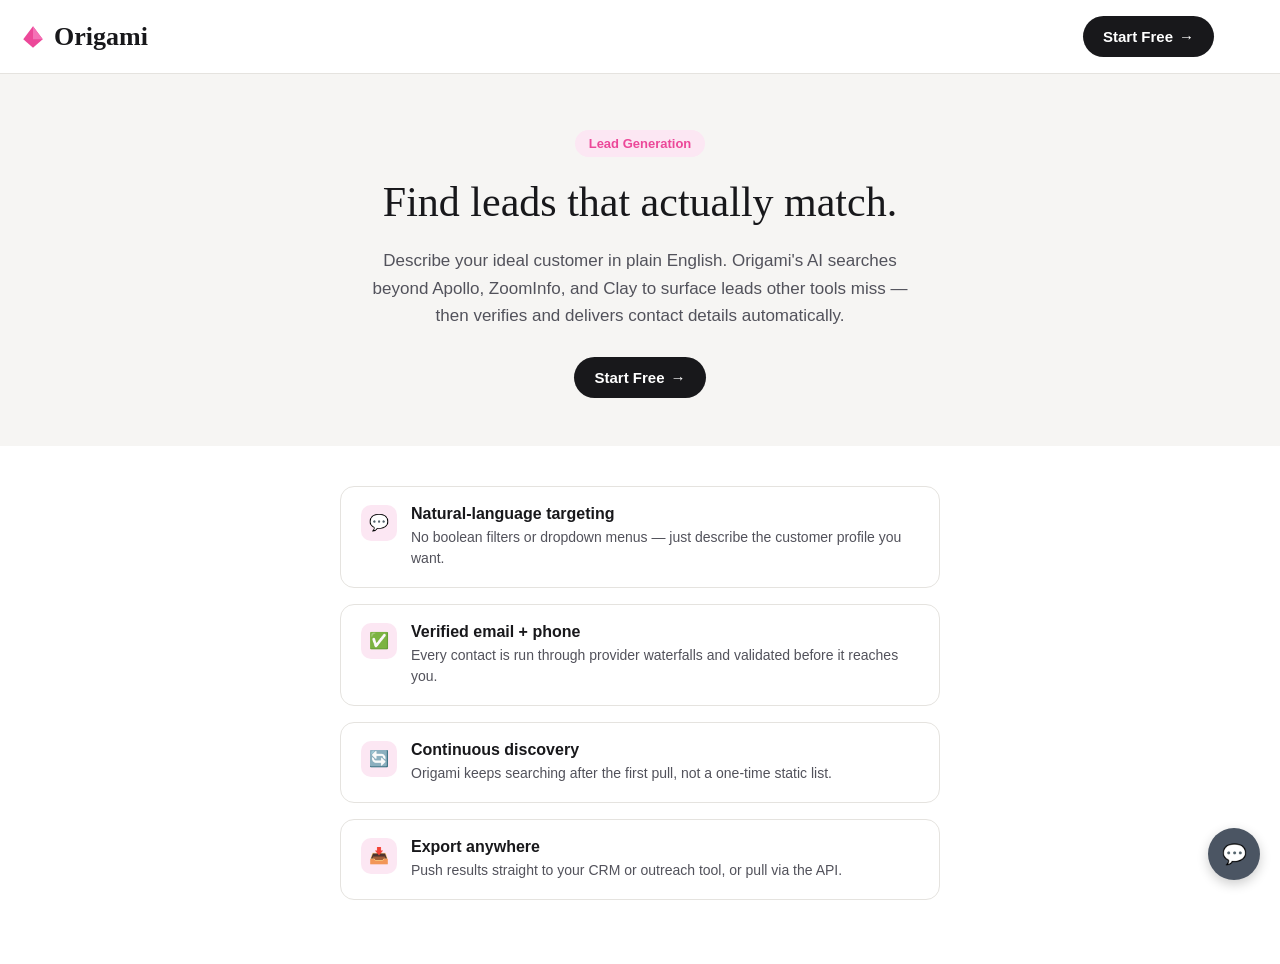
==== lead-generation.html @ 013bf0e1 "Add Lead Generation, Web Scraping, Verticals, and Sign In pages Placeholder pages for personal use, " ====
<!DOCTYPE html>
<html lang="en">
<head>
<meta charset="UTF-8">
<meta name="viewport" content="width=device-width, initial-scale=1.0">
<title>Lead Generation | Origami</title>
<link rel="stylesheet" href="style.css">
</head>
<body>

<header class="site-header">
  <a class="logo" href="index.html">
    <svg class="logo-mark" viewBox="0 0 24 24" width="26" height="26" aria-hidden="true">
      <path d="M12 2 L21 14 L12 22 L3 14 Z" fill="#ec4899"/>
      <path d="M12 2 L21 14 L12 14 Z" fill="#f472b6"/>
    </svg>
    <span>Origami</span>
  </a>
  <div class="header-actions">
    <a class="btn btn-black" href="#">Start Free <span aria-hidden="true">&rarr;</span></a>
    <button class="menu-toggle" id="menuToggle" aria-label="Open menu" aria-expanded="false">
      <span></span><span></span><span></span>
    </button>
  </div>
</header>

<nav class="mobile-nav" id="mobileNav" hidden>
  <div class="mobile-nav-header">
    <a class="logo" href="index.html">
      <svg class="logo-mark" viewBox="0 0 24 24" width="26" height="26" aria-hidden="true">
        <path d="M12 2 L21 14 L12 22 L3 14 Z" fill="#ec4899"/>
        <path d="M12 2 L21 14 L12 14 Z" fill="#f472b6"/>
      </svg>
      <span>Origami</span>
    </a>
    <a class="btn btn-black" href="#">Start Free <span aria-hidden="true">&rarr;</span></a>
    <button class="menu-toggle" id="menuClose" aria-label="Close menu">&times;</button>
  </div>

  <p class="nav-section-label">Product</p>
  <ul class="nav-list">
    <li><a href="lead-generation.html">Lead Generation</a></li>
    <li><a href="#">Data Enrichment</a></li>
    <li><a href="web-scraping.html">Web Scraping</a></li>
    <li><a href="#">Send <span class="badge badge-pink">NEW</span></a></li>
  </ul>

  <ul class="nav-list nav-list-plain">
    <li><a href="verticals.html">Verticals</a></li>
    <li><a href="#">API Docs <span class="badge badge-blue">Beta</span></a></li>
    <li><a href="#">Partners</a></li>
    <li><a href="#">Guide</a></li>
    <li><a href="#">Book a Demo</a></li>
  </ul>

  <div class="mobile-nav-cta">
    <a class="btn btn-outline" href="sign-in.html">Sign In</a>
    <a class="btn btn-black btn-block" href="#">Start Free</a>
  </div>
</nav>

<main>
  <section class="page-hero">
    <span class="eyebrow">Lead Generation</span>
    <h1>Find leads that actually match.</h1>
    <p>
      Describe your ideal customer in plain English. Origami's AI searches
      beyond Apollo, ZoomInfo, and Clay to surface leads other tools miss —
      then verifies and delivers contact details automatically.
    </p>
    <a class="btn btn-black" href="#">Start Free <span aria-hidden="true">&rarr;</span></a>
  </section>

  <ul class="feature-list">
    <li>
      <span class="feature-icon">&#128172;</span>
      <div>
        <h3>Natural-language targeting</h3>
        <p>No boolean filters or dropdown menus — just describe the customer profile you want.</p>
      </div>
    </li>
    <li>
      <span class="feature-icon">&#9989;</span>
      <div>
        <h3>Verified email + phone</h3>
        <p>Every contact is run through provider waterfalls and validated before it reaches you.</p>
      </div>
    </li>
    <li>
      <span class="feature-icon">&#128260;</span>
      <div>
        <h3>Continuous discovery</h3>
        <p>Origami keeps searching after the first pull, not a one-time static list.</p>
      </div>
    </li>
    <li>
      <span class="feature-icon">&#128229;</span>
      <div>
        <h3>Export anywhere</h3>
        <p>Push results straight to your CRM or outreach tool, or pull via the API.</p>
      </div>
    </li>
  </ul>
</main>

<button class="chat-fab" aria-label="Open chat">&#128172;</button>

<script src="script.js"></script>
</body>
</html>
---- style.css ----
:root {
  --pink: #ec4899;
  --pink-light: #fce7f3;
  --ink: #18181b;
  --gray-bg: #f6f5f3;
  --gray-border: #e5e3df;
  --gray-text: #52525b;
  --serif: Georgia, 'Times New Roman', serif;
  --sans: -apple-system, BlinkMacSystemFont, 'Segoe UI', Roboto, Helvetica, Arial, sans-serif;
}

* { box-sizing: border-box; }

body {
  margin: 0;
  font-family: var(--sans);
  color: var(--ink);
  background: #fff;
}

a { color: inherit; text-decoration: none; }

.btn {
  display: inline-flex;
  align-items: center;
  gap: 6px;
  padding: 12px 20px;
  border-radius: 999px;
  font-weight: 600;
  font-size: 15px;
  white-space: nowrap;
}
.btn-black { background: var(--ink); color: #fff; }
.btn-outline { border: 1px solid var(--gray-border); color: var(--ink); justify-content: center; }
.btn-block { justify-content: center; width: 100%; }

.badge {
  font-size: 11px;
  font-weight: 700;
  padding: 3px 8px;
  border-radius: 999px;
  letter-spacing: .02em;
}
.badge-pink { background: var(--pink-light); color: var(--pink); }
.badge-blue { background: #e0e7ff; color: #4338ca; }

/* Header */
.site-header {
  display: flex;
  align-items: center;
  justify-content: space-between;
  padding: 16px 20px;
  border-bottom: 1px solid var(--gray-border);
  position: sticky;
  top: 0;
  background: #fff;
  z-index: 20;
}
.logo {
  display: flex;
  align-items: center;
  gap: 8px;
  font-family: var(--serif);
  font-size: 26px;
  font-weight: 600;
}
.header-actions { display: flex; align-items: center; gap: 14px; }
.menu-toggle {
  background: none;
  border: none;
  width: 32px;
  height: 24px;
  display: flex;
  flex-direction: column;
  justify-content: space-between;
  cursor: pointer;
  padding: 0;
}
.menu-toggle span {
  display: block;
  height: 2px;
  background: var(--ink);
  border-radius: 2px;
}
#menuClose {
  font-size: 28px;
  line-height: 1;
  height: auto;
  color: var(--ink);
}

/* Mobile nav overlay */
.mobile-nav {
  position: fixed;
  inset: 0;
  background: #fff;
  z-index: 30;
  overflow-y: auto;
  padding: 0 20px 32px;
}
.mobile-nav[hidden] { display: none; }
.mobile-nav-header {
  display: flex;
  align-items: center;
  justify-content: space-between;
  gap: 12px;
  padding: 16px 0;
  border-bottom: 1px solid var(--gray-border);
  margin-bottom: 8px;
}
.mobile-nav-header .btn { order: 2; }
.nav-section-label {
  text-transform: uppercase;
  letter-spacing: .08em;
  font-size: 12px;
  color: #9ca3af;
  margin: 24px 0 8px;
}
.nav-list { list-style: none; margin: 0; padding: 0; }
.nav-list li { border-bottom: 1px solid var(--gray-border); }
.nav-list a {
  display: flex;
  align-items: center;
  gap: 10px;
  padding: 16px 0;
  font-size: 19px;
  color: var(--ink);
}
.nav-list-plain { margin-top: 8px; }
.mobile-nav-cta {
  display: flex;
  flex-direction: column;
  gap: 12px;
  margin-top: 24px;
}

/* Hero */
.hero {
  padding: 56px 20px 40px;
  text-align: center;
  background:
    radial-gradient(circle at 50% 100%, rgba(0,0,0,.03), transparent 60%),
    var(--gray-bg);
}
.hero h1 {
  font-family: var(--serif);
  font-weight: 500;
  font-size: 48px;
  line-height: 1.15;
  margin: 0 0 24px;
}
.hero-sub {
  max-width: 640px;
  margin: 0 auto 32px;
  color: var(--gray-text);
  font-size: 17px;
  line-height: 1.6;
}

.prompt-card {
  max-width: 640px;
  margin: 0 auto;
  background: #eeece8;
  border-radius: 24px;
  padding: 10px;
}
.prompt-toolbar {
  display: flex;
  align-items: center;
  gap: 10px;
  padding: 6px 6px 12px;
  flex-wrap: wrap;
}
.pill-white, .pill-plain {
  display: inline-flex;
  align-items: center;
  gap: 6px;
  font-size: 14px;
  font-weight: 600;
  padding: 8px 14px;
  border-radius: 999px;
}
.pill-white { background: #fff; box-shadow: 0 1px 2px rgba(0,0,0,.08); }
.pill-plain { color: var(--gray-text); font-weight: 500; }
.prompt-body {
  background: #fff;
  border-radius: 18px;
  padding: 16px 18px 12px;
  text-align: left;
}
.prompt-body textarea {
  width: 100%;
  border: none;
  resize: none;
  font-size: 17px;
  font-family: var(--sans);
  color: var(--gray-text);
  outline: none;
}
.prompt-footer {
  display: flex;
  justify-content: space-between;
  align-items: center;
}
.icon-btn {
  border: none;
  background: none;
  font-size: 18px;
  cursor: pointer;
  color: var(--gray-text);
}
.icon-btn-submit {
  background: #e5e3df;
  color: #9ca3af;
  border-radius: 999px;
  width: 34px;
  height: 34px;
}

.ph-badge {
  display: inline-flex;
  align-items: center;
  gap: 10px;
  border: 1px solid #fca5a5;
  border-radius: 12px;
  padding: 10px 18px;
  margin-top: 32px;
}
.ph-medal { font-size: 22px; }
.ph-eyebrow {
  display: block;
  font-size: 11px;
  font-weight: 800;
  letter-spacing: .04em;
  color: #ef4444;
}
.ph-title { display: block; font-weight: 800; color: #ef4444; }
.hero-note { color: var(--gray-text); font-size: 14px; margin-top: 12px; }

/* Verticals */
.verticals { padding: 56px 20px; max-width: 720px; margin: 0 auto; }
.verticals-intro {
  font-size: 22px;
  line-height: 1.4;
  color: #3f3f46;
  margin-bottom: 32px;
}
.vertical-list { list-style: none; margin: 0; padding: 0; display: flex; flex-direction: column; gap: 12px; }
.vertical-list li {
  display: flex;
  justify-content: space-between;
  align-items: center;
  border: 1px solid var(--gray-border);
  border-radius: 14px;
  padding: 16px 20px;
  font-size: 17px;
  color: var(--gray-text);
}
.vertical-list strong { color: var(--ink); font-weight: 700; }
.count { color: #a1a1aa; font-family: 'Courier New', monospace; }
.and-more { color: #a1a1aa; margin-top: 16px; }

/* Waterfalls */
.waterfalls {
  padding: 0 20px 64px;
  max-width: 640px;
  margin: 0 auto;
  display: flex;
  flex-direction: column;
  gap: 24px;
}
.waterfall-card {
  border: 1px solid var(--gray-border);
  border-radius: 20px;
  overflow: hidden;
}
.waterfall-head {
  display: flex;
  align-items: center;
  gap: 12px;
  padding: 20px;
  border-bottom: 1px solid var(--gray-border);
}
.waterfall-icon {
  background: var(--pink-light);
  width: 40px;
  height: 40px;
  border-radius: 12px;
  display: flex;
  align-items: center;
  justify-content: center;
  font-size: 18px;
}
.waterfall-head h3 { margin: 0; font-size: 18px; flex: 1; }
.provider-count { color: #a1a1aa; font-family: 'Courier New', monospace; font-size: 14px; }
.provider-list { list-style: none; margin: 0; padding: 0; counter-reset: none; }
.provider-list li {
  display: flex;
  align-items: center;
  gap: 14px;
  padding: 14px 20px;
  border-bottom: 1px solid var(--gray-border);
  font-weight: 600;
  counter-increment: none;
}
.provider-list li::before {
  content: counter(list-item);
  counter-increment: list-item;
  width: 24px;
  height: 24px;
  border-radius: 50%;
  border: 1px solid var(--gray-border);
  display: flex;
  align-items: center;
  justify-content: center;
  font-size: 13px;
  color: var(--gray-text);
  font-weight: 500;
}
.provider-logo {
  width: 28px;
  height: 28px;
  border-radius: 8px;
  display: flex;
  align-items: center;
  justify-content: center;
  font-size: 14px;
  color: #fff;
}
.waterfall-note {
  padding: 16px 20px 4px;
  color: var(--gray-text);
  font-size: 14px;
  margin: 0;
}
.validated-pill {
  display: inline-flex;
  margin: 12px 20px 20px;
  background: var(--pink-light);
  color: var(--pink);
  font-weight: 700;
  font-size: 13px;
  padding: 8px 14px;
  border-radius: 999px;
}

/* Chat FAB */
.chat-fab {
  position: fixed;
  bottom: 20px;
  right: 20px;
  width: 52px;
  height: 52px;
  border-radius: 50%;
  background: #4b5563;
  color: #fff;
  border: none;
  font-size: 20px;
  box-shadow: 0 4px 12px rgba(0,0,0,.2);
  cursor: pointer;
  z-index: 15;
}

@media (min-width: 860px) {
  .hero h1 { font-size: 64px; }
  .vertical-list { flex-direction: row; flex-wrap: wrap; }
  .vertical-list li { flex: 1 1 calc(33% - 12px); }
  .waterfalls { flex-direction: row; }
}

/* Product pages (Lead Generation / Web Scraping) */
.page-hero {
  padding: 56px 20px 48px;
  text-align: center;
  background: var(--gray-bg);
}
.page-hero .eyebrow {
  display: inline-block;
  background: var(--pink-light);
  color: var(--pink);
  font-weight: 700;
  font-size: 13px;
  padding: 6px 14px;
  border-radius: 999px;
  margin-bottom: 20px;
}
.page-hero h1 {
  font-family: var(--serif);
  font-weight: 500;
  font-size: 42px;
  line-height: 1.2;
  margin: 0 0 20px;
}
.page-hero p {
  max-width: 560px;
  margin: 0 auto 28px;
  color: var(--gray-text);
  font-size: 17px;
  line-height: 1.6;
}

.feature-list {
  list-style: none;
  margin: 0 auto;
  padding: 40px 20px 64px;
  max-width: 640px;
  display: flex;
  flex-direction: column;
  gap: 16px;
}
.feature-list li {
  display: flex;
  gap: 14px;
  border: 1px solid var(--gray-border);
  border-radius: 14px;
  padding: 18px 20px;
}
.feature-list .feature-icon {
  flex: 0 0 auto;
  width: 36px;
  height: 36px;
  border-radius: 10px;
  background: var(--pink-light);
  color: var(--pink);
  display: flex;
  align-items: center;
  justify-content: center;
  font-size: 16px;
}
.feature-list h3 { margin: 0 0 4px; font-size: 16px; }
.feature-list p { margin: 0; color: var(--gray-text); font-size: 14px; line-height: 1.5; }

.page-cta {
  text-align: center;
  padding: 0 20px 64px;
}

/* Verticals page */
.verticals-page .page-hero { padding-bottom: 0; }

/* Sign in */
.auth-wrap {
  min-height: calc(100vh - 65px);
  display: flex;
  align-items: center;
  justify-content: center;
  padding: 40px 20px;
  background: var(--gray-bg);
}
.auth-card {
  width: 100%;
  max-width: 400px;
  background: #fff;
  border: 1px solid var(--gray-border);
  border-radius: 20px;
  padding: 32px 28px;
}
.auth-card h1 {
  font-family: var(--serif);
  font-weight: 500;
  font-size: 28px;
  margin: 0 0 6px;
  text-align: center;
}
.auth-card .auth-sub {
  text-align: center;
  color: var(--gray-text);
  font-size: 14px;
  margin: 0 0 28px;
}
.field { margin-bottom: 16px; }
.field label {
  display: block;
  font-size: 13px;
  font-weight: 600;
  margin-bottom: 6px;
}
.field input {
  width: 100%;
  padding: 12px 14px;
  border: 1px solid var(--gray-border);
  border-radius: 10px;
  font-size: 15px;
  font-family: var(--sans);
}
.field input:focus { outline: 2px solid var(--pink); outline-offset: 1px; }
.auth-forgot {
  display: block;
  text-align: right;
  font-size: 13px;
  color: var(--gray-text);
  margin: -8px 0 20px;
}
.auth-divider {
  text-align: center;
  color: var(--gray-text);
  font-size: 14px;
  margin-top: 20px;
}
.auth-divider a { color: var(--pink); font-weight: 600; }
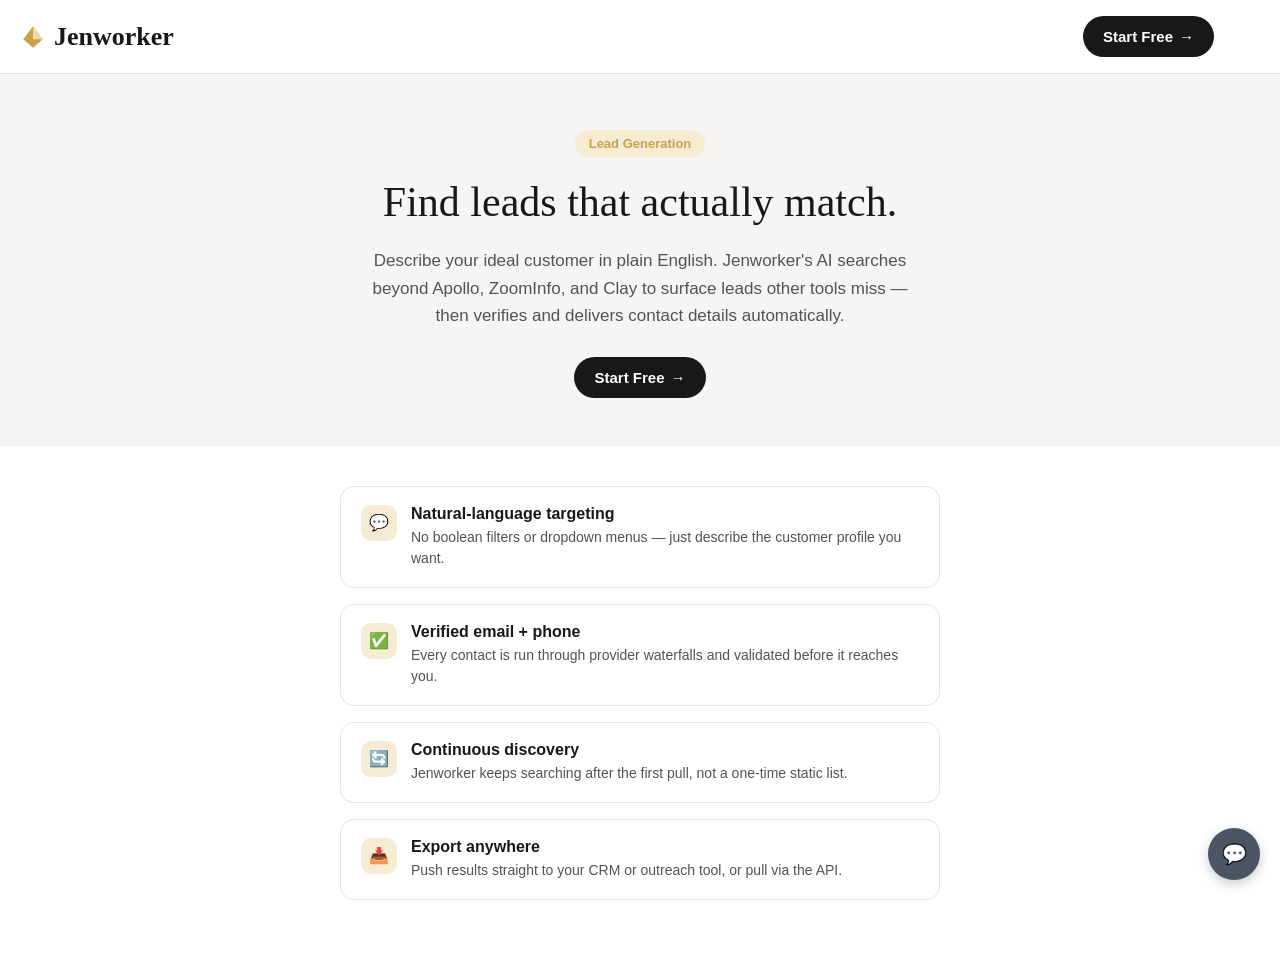
==== commit df12b8e7: "Rebrand Origami clone to Jenworker and wire live backend Swap "Origami" branding and the pink accent" ====
--- a/lead-generation.html
+++ b/lead-generation.html
@@ -3,7 +3,7 @@
 <head>
 <meta charset="UTF-8">
 <meta name="viewport" content="width=device-width, initial-scale=1.0">
-<title>Lead Generation | Origami</title>
+<title>Lead Generation | Jenworker</title>
 <link rel="stylesheet" href="style.css">
 </head>
 <body>
@@ -11,13 +11,13 @@
 <header class="site-header">
   <a class="logo" href="index.html">
     <svg class="logo-mark" viewBox="0 0 24 24" width="26" height="26" aria-hidden="true">
-      <path d="M12 2 L21 14 L12 22 L3 14 Z" fill="#ec4899"/>
-      <path d="M12 2 L21 14 L12 14 Z" fill="#f472b6"/>
+      <path d="M12 2 L21 14 L12 22 L3 14 Z" fill="#c9a24b"/>
+      <path d="M12 2 L21 14 L12 14 Z" fill="#e8d9ae"/>
     </svg>
-    <span>Origami</span>
+    <span>Jenworker</span>
   </a>
   <div class="header-actions">
-    <a class="btn btn-black" href="#">Start Free <span aria-hidden="true">&rarr;</span></a>
+    <a class="btn btn-black cta" href="#">Start Free <span aria-hidden="true">&rarr;</span></a>
     <button class="menu-toggle" id="menuToggle" aria-label="Open menu" aria-expanded="false">
       <span></span><span></span><span></span>
     </button>
@@ -28,12 +28,12 @@
   <div class="mobile-nav-header">
     <a class="logo" href="index.html">
       <svg class="logo-mark" viewBox="0 0 24 24" width="26" height="26" aria-hidden="true">
-        <path d="M12 2 L21 14 L12 22 L3 14 Z" fill="#ec4899"/>
-        <path d="M12 2 L21 14 L12 14 Z" fill="#f472b6"/>
+        <path d="M12 2 L21 14 L12 22 L3 14 Z" fill="#c9a24b"/>
+        <path d="M12 2 L21 14 L12 14 Z" fill="#e8d9ae"/>
       </svg>
-      <span>Origami</span>
+      <span>Jenworker</span>
     </a>
-    <a class="btn btn-black" href="#">Start Free <span aria-hidden="true">&rarr;</span></a>
+    <a class="btn btn-black cta" href="#">Start Free <span aria-hidden="true">&rarr;</span></a>
     <button class="menu-toggle" id="menuClose" aria-label="Close menu">&times;</button>
   </div>
 
@@ -47,6 +47,7 @@
 
   <ul class="nav-list nav-list-plain">
     <li><a href="verticals.html">Verticals</a></li>
+    <li><a href="preview.html">Live Preview <span class="badge badge-pink">NEW</span></a></li>
     <li><a href="#">API Docs <span class="badge badge-blue">Beta</span></a></li>
     <li><a href="#">Partners</a></li>
     <li><a href="#">Guide</a></li>
@@ -55,7 +56,7 @@
 
   <div class="mobile-nav-cta">
     <a class="btn btn-outline" href="sign-in.html">Sign In</a>
-    <a class="btn btn-black btn-block" href="#">Start Free</a>
+    <a class="btn btn-black btn-block cta" href="#">Start Free</a>
   </div>
 </nav>
 
@@ -64,11 +65,11 @@
     <span class="eyebrow">Lead Generation</span>
     <h1>Find leads that actually match.</h1>
     <p>
-      Describe your ideal customer in plain English. Origami's AI searches
+      Describe your ideal customer in plain English. Jenworker's AI searches
       beyond Apollo, ZoomInfo, and Clay to surface leads other tools miss —
       then verifies and delivers contact details automatically.
     </p>
-    <a class="btn btn-black" href="#">Start Free <span aria-hidden="true">&rarr;</span></a>
+    <a class="btn btn-black cta" href="#">Start Free <span aria-hidden="true">&rarr;</span></a>
   </section>
 
   <ul class="feature-list">
@@ -90,7 +91,7 @@
       <span class="feature-icon">&#128260;</span>
       <div>
         <h3>Continuous discovery</h3>
-        <p>Origami keeps searching after the first pull, not a one-time static list.</p>
+        <p>Jenworker keeps searching after the first pull, not a one-time static list.</p>
       </div>
     </li>
     <li>
--- a/style.css
+++ b/style.css
@@ -1,6 +1,6 @@
 :root {
-  --pink: #ec4899;
-  --pink-light: #fce7f3;
+  --pink: #c9a24b;
+  --pink-light: #f6ecd4;
   --ink: #18181b;
   --gray-bg: #f6f5f3;
   --gray-border: #e5e3df;
@@ -498,3 +498,89 @@
   margin-top: 20px;
 }
 .auth-divider a { color: var(--pink); font-weight: 600; }
+
+/* Prompt composer result */
+#result {
+  display: none;
+  text-align: left;
+  max-width: 640px;
+  margin: 20px auto 0;
+  background: var(--gray-bg);
+  border: 1px solid var(--gray-border);
+  border-radius: 16px;
+  padding: 20px 22px;
+}
+#result h3 { font-family: var(--serif); font-weight: 500; font-size: 20px; margin: 0 0 10px; }
+#result p, #result li { font-size: 15px; color: var(--ink); margin: 0 0 8px; line-height: 1.5; }
+#result strong { color: var(--pink); }
+#result ol { padding-left: 20px; margin: 0 0 10px; }
+#result .err { color: #dc2626; }
+#result .btn { margin-top: 6px; }
+.prompt-toolbar .pill-active { background: var(--ink) !important; color: #fff !important; }
+
+/* Start Free capture modal */
+.overlay {
+  position: fixed;
+  inset: 0;
+  background: rgba(24,24,27,.55);
+  display: none;
+  align-items: center;
+  justify-content: center;
+  z-index: 99;
+  padding: 20px;
+}
+.overlay.open { display: flex; }
+.modal {
+  background: #fff;
+  border-radius: 20px;
+  padding: 28px;
+  width: 100%;
+  max-width: 360px;
+}
+.modal h3 { font-family: var(--serif); font-weight: 500; font-size: 22px; margin: 0 0 6px; }
+.modal p { font-size: 14px; color: var(--gray-text); margin: 0 0 18px; }
+.modal input {
+  width: 100%;
+  padding: 13px 14px;
+  border: 1px solid var(--gray-border);
+  border-radius: 10px;
+  font-size: 15px;
+  font-family: var(--sans);
+  margin-bottom: 12px;
+}
+.modal .msg { margin: 10px 0 0; font-size: 13px; min-height: 1.2em; }
+
+/* Chat panel */
+.chat-panel {
+  position: fixed;
+  bottom: 84px;
+  right: 20px;
+  z-index: 40;
+  width: 320px;
+  max-width: calc(100vw - 40px);
+  background: #fff;
+  border: 1px solid var(--gray-border);
+  border-radius: 18px;
+  box-shadow: 0 16px 40px rgba(0,0,0,.18);
+  display: none;
+  flex-direction: column;
+  overflow: hidden;
+}
+.chat-panel.open { display: flex; }
+.chat-head {
+  background: var(--ink);
+  color: #fff;
+  padding: 14px 16px;
+  display: flex;
+  align-items: center;
+  justify-content: space-between;
+}
+.chat-head strong { font-family: var(--serif); font-weight: 500; }
+.chat-close { background: none; border: none; color: #fff; font-size: 18px; cursor: pointer; }
+.chat-body { padding: 14px 16px; display: flex; flex-direction: column; gap: 8px; max-height: 260px; overflow-y: auto; }
+.chat-msg { font-size: 14px; padding: 8px 12px; border-radius: 12px; max-width: 85%; line-height: 1.4; }
+.chat-msg.bot { background: var(--gray-bg); align-self: flex-start; }
+.chat-msg.user { background: var(--pink); color: #fff; align-self: flex-end; }
+.chat-input-row { display: flex; border-top: 1px solid var(--gray-border); }
+.chat-input-row input { flex: 1; border: none; padding: 12px 14px; font: inherit; font-size: 14px; outline: none; }
+.chat-input-row button { border: none; background: none; color: var(--ink); font-weight: 600; padding: 0 14px; cursor: pointer; }
